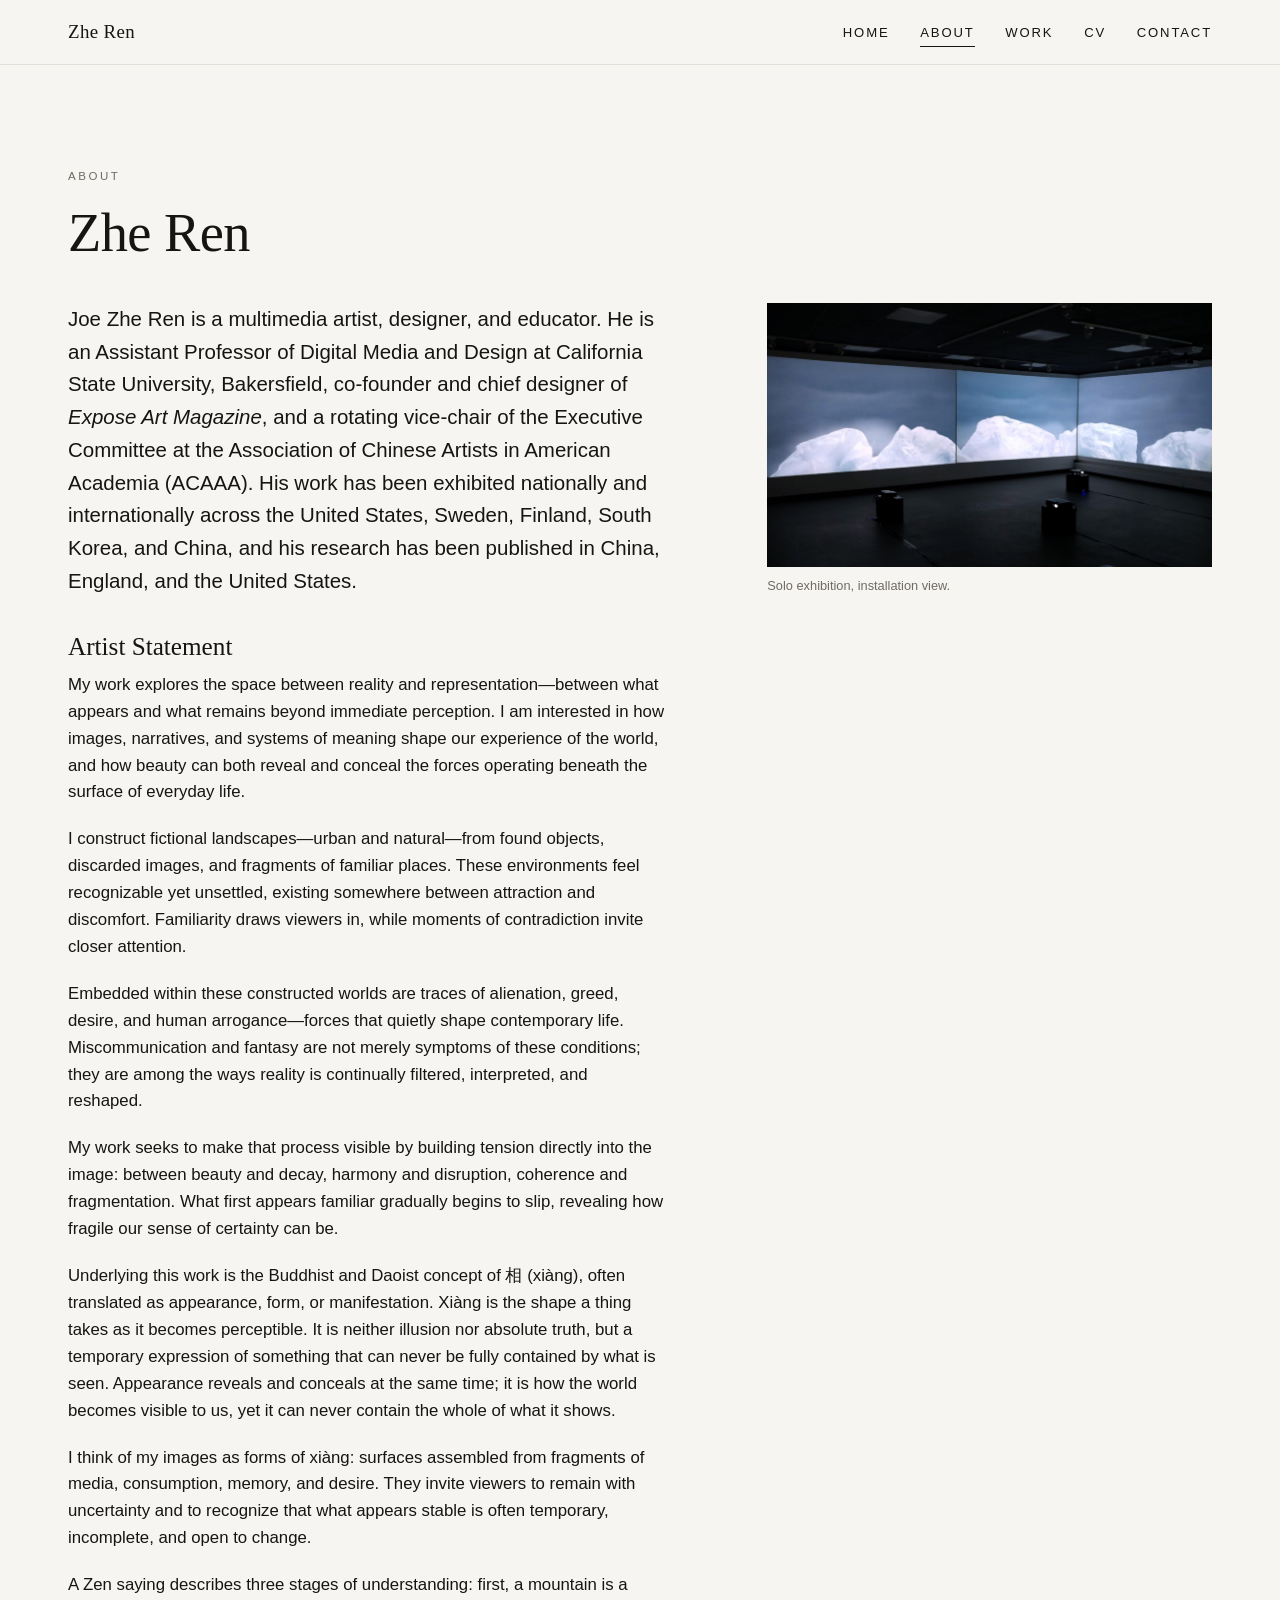
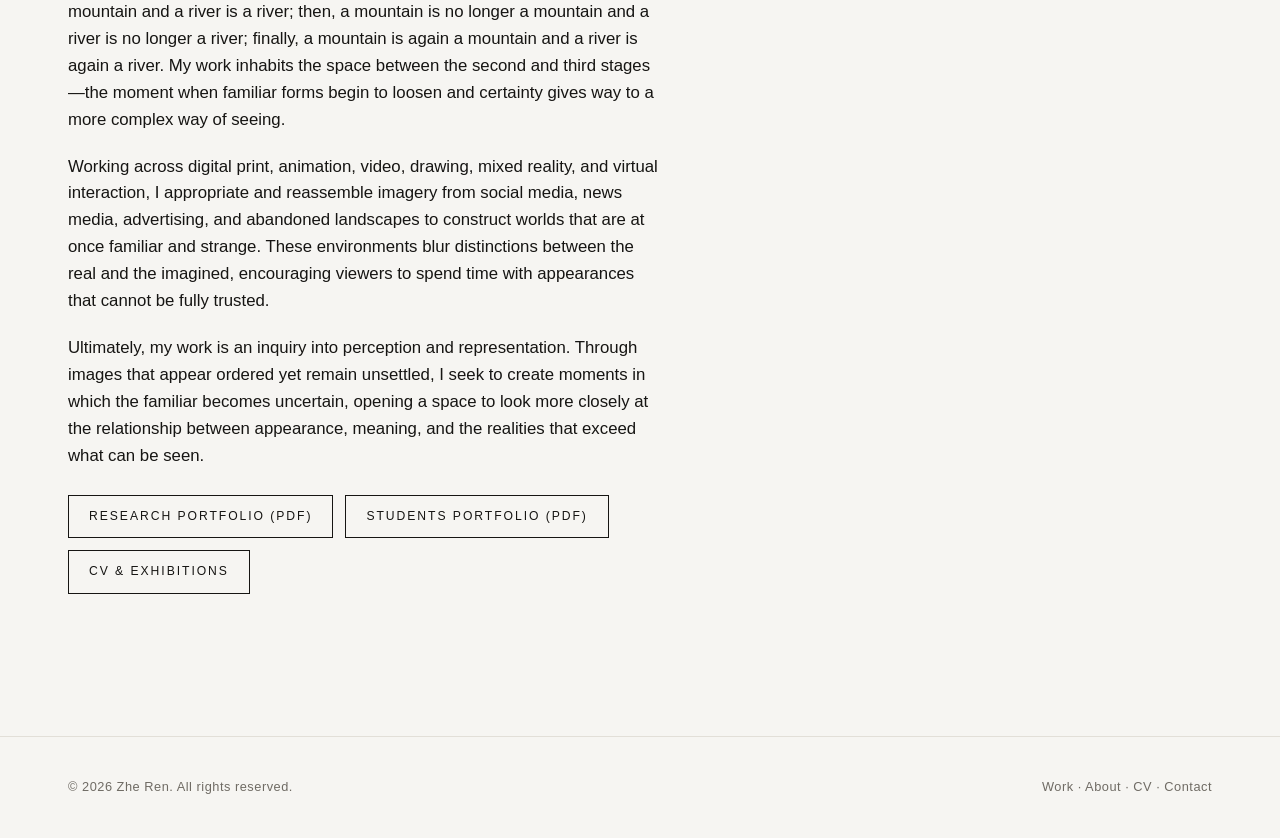
==== about/index.html @ d3532968 "Rebuild joezheren.com as a static, image-first portfolio - Home, About, Work landing + 4 series page" ====
<!DOCTYPE html>
<html lang="en">
<head>
  <meta charset="UTF-8">
  <meta name="viewport" content="width=device-width, initial-scale=1">
  <title>About — Zhe Ren</title>
  <meta name="description" content="Artist statement and biography of Zhe Ren, multimedia artist and Assistant Professor of Digital Media and Design at California State University, Bakersfield.">
  <link rel="icon" href="/favicon.svg" type="image/svg+xml">
  <link rel="apple-touch-icon" href="/apple-touch-icon.png">
  <link rel="stylesheet" href="/css/style.css">
</head>
<body>
  <header class="site-header">
    <nav class="container nav">
      <a href="/" class="brand">Zhe Ren</a>
      <button class="nav-toggle" aria-label="Toggle menu" aria-expanded="false"><span></span><span></span><span></span></button>
      <ul class="nav-links">
        <li><a href="/">Home</a></li>
        <li><a href="/about/" class="active">About</a></li>
        <li class="has-dropdown"><a href="/work/">Work</a>
          <ul class="dropdown">
            <li><a href="/work/splash/">Splash</a></li>
            <li><a href="/work/man-made-landscape/">Among the Man-Made</a></li>
            <li><a href="/work/perspective-of-duality/">Perspective of Duality</a></li>
            <li><a href="/work/students-work/">Students Work</a></li>
          </ul>
        </li>
        <li><a href="/cv/">CV</a></li>
        <li><a href="/contact/">Contact</a></li>
      </ul>
    </nav>
  </header>

  <main class="section">
    <div class="container">
      <p class="eyebrow">About</p>
      <h1 class="page-title">Zhe Ren</h1>

      <div class="about-grid" style="margin-top:2.4rem;">
        <div class="statement prose">
          <p class="lead">Joe Zhe Ren is a multimedia artist, designer, and educator. He is an Assistant Professor of Digital Media and Design at California State University, Bakersfield, co-founder and chief designer of <em>Expose Art Magazine</em>, and a rotating vice-chair of the Executive Committee at the Association of Chinese Artists in American Academia (ACAAA). His work has been exhibited nationally and internationally across the United States, Sweden, Finland, South Korea, and China, and his research has been published in China, England, and the United States.</p>

          <h2 style="margin-top:2.2rem;">Artist Statement</h2>

          <p>My work explores the space between reality and representation&mdash;between what appears and what remains beyond immediate perception. I am interested in how images, narratives, and systems of meaning shape our experience of the world, and how beauty can both reveal and conceal the forces operating beneath the surface of everyday life.</p>

          <p>I construct fictional landscapes&mdash;urban and natural&mdash;from found objects, discarded images, and fragments of familiar places. These environments feel recognizable yet unsettled, existing somewhere between attraction and discomfort. Familiarity draws viewers in, while moments of contradiction invite closer attention.</p>

          <p>Embedded within these constructed worlds are traces of alienation, greed, desire, and human arrogance&mdash;forces that quietly shape contemporary life. Miscommunication and fantasy are not merely symptoms of these conditions; they are among the ways reality is continually filtered, interpreted, and reshaped.</p>

          <p>My work seeks to make that process visible by building tension directly into the image: between beauty and decay, harmony and disruption, coherence and fragmentation. What first appears familiar gradually begins to slip, revealing how fragile our sense of certainty can be.</p>

          <p>Underlying this work is the Buddhist and Daoist concept of <span class="xiang" lang="zh">相</span> (xiàng), often translated as appearance, form, or manifestation. Xiàng is the shape a thing takes as it becomes perceptible. It is neither illusion nor absolute truth, but a temporary expression of something that can never be fully contained by what is seen. Appearance reveals and conceals at the same time; it is how the world becomes visible to us, yet it can never contain the whole of what it shows.</p>

          <p>I think of my images as forms of xiàng: surfaces assembled from fragments of media, consumption, memory, and desire. They invite viewers to remain with uncertainty and to recognize that what appears stable is often temporary, incomplete, and open to change.</p>

          <p>A Zen saying describes three stages of understanding: first, a mountain is a mountain and a river is a river; then, a mountain is no longer a mountain and a river is no longer a river; finally, a mountain is again a mountain and a river is again a river. My work inhabits the space between the second and third stages&mdash;the moment when familiar forms begin to loosen and certainty gives way to a more complex way of seeing.</p>

          <p>Working across digital print, animation, video, drawing, mixed reality, and virtual interaction, I appropriate and reassemble imagery from social media, news media, advertising, and abandoned landscapes to construct worlds that are at once familiar and strange. These environments blur distinctions between the real and the imagined, encouraging viewers to spend time with appearances that cannot be fully trusted.</p>

          <p>Ultimately, my work is an inquiry into perception and representation. Through images that appear ordered yet remain unsettled, I seek to create moments in which the familiar becomes uncertain, opening a space to look more closely at the relationship between appearance, meaning, and the realities that exceed what can be seen.</p>

          <div class="btn-row">
            <a class="btn" href="/assets/pdf/research-portfolio.pdf" target="_blank" rel="noopener">Research Portfolio (PDF)</a>
            <a class="btn" href="/assets/pdf/students-portfolio.pdf" target="_blank" rel="noopener">Students Portfolio (PDF)</a>
            <a class="btn" href="/cv/">CV &amp; Exhibitions</a>
          </div>
        </div>

        <aside class="portrait">
          <img src="/images/full/man-made-landscape-solo-show.jpg" alt="Zhe Ren solo exhibition installation view" loading="lazy">
          <p class="muted" style="font-size:.8rem;margin-top:.6rem;">Solo exhibition, installation view.</p>
        </aside>
      </div>
    </div>
  </main>

  <footer class="site-footer">
    <div class="container footer-inner">
      <span>&copy; <span id="yr"></span> Zhe Ren. All rights reserved.</span>
      <span><a href="/work/">Work</a> &middot; <a href="/about/">About</a> &middot; <a href="/cv/">CV</a> &middot; <a href="/contact/">Contact</a></span>
    </div>
  </footer>

  <script>document.getElementById("yr").textContent=new Date().getFullYear();</script>
  <script src="/js/main.js"></script>
</body>
</html>
---- css/style.css ----
/* =========================================================
   Zhe Ren — portfolio
   Minimal, image-first, zero web-font dependency.
   ========================================================= */

:root {
  --bg: #f6f5f2;
  --bg-alt: #ffffff;
  --ink: #161513;
  --muted: #6f6b64;
  --line: #e2dfd8;
  --accent: #161513;
  --maxw: 1240px;
  --gap: clamp(14px, 2.4vw, 28px);
  --serif: Georgia, "Times New Roman", "Songti SC", serif;
  --sans: "Helvetica Neue", -apple-system, BlinkMacSystemFont, "Segoe UI", Arial, sans-serif;
}

*, *::before, *::after { box-sizing: border-box; }

html { -webkit-text-size-adjust: 100%; }

body {
  margin: 0;
  background: var(--bg);
  color: var(--ink);
  font-family: var(--sans);
  font-size: 16px;
  line-height: 1.6;
  -webkit-font-smoothing: antialiased;
  text-rendering: optimizeLegibility;
}

img { display: block; max-width: 100%; height: auto; }
a { color: inherit; text-decoration: none; }
a:hover { text-decoration: underline; }

.container { max-width: var(--maxw); margin: 0 auto; padding: 0 clamp(18px, 4vw, 48px); }

/* ---------- Typography ---------- */
h1, h2, h3, h4 { font-family: var(--serif); font-weight: 400; line-height: 1.15; margin: 0 0 .4em; }
.page-title { font-size: clamp(2rem, 5vw, 3.4rem); letter-spacing: -.01em; }
.eyebrow {
  font-family: var(--sans);
  font-size: .72rem; letter-spacing: .22em; text-transform: uppercase;
  color: var(--muted); margin: 0 0 1rem;
}
.lead { font-size: clamp(1.05rem, 1.6vw, 1.3rem); color: var(--ink); }
.prose { max-width: 64ch; }
.prose p { margin: 0 0 1.2em; }
.muted { color: var(--muted); }

/* ---------- Header / Nav ---------- */
.site-header {
  position: sticky; top: 0; z-index: 50;
  background: rgba(246,245,242,.88);
  backdrop-filter: saturate(140%) blur(10px);
  border-bottom: 1px solid var(--line);
}
.nav {
  display: flex; align-items: center; justify-content: space-between;
  height: 64px;
}
.brand {
  font-family: var(--serif); font-size: 1.18rem; letter-spacing: .02em;
}
.brand:hover { text-decoration: none; }
.nav-links {
  display: flex; align-items: center; gap: clamp(16px, 2.4vw, 34px);
  list-style: none; margin: 0; padding: 0;
}
.nav-links a {
  font-size: .82rem; letter-spacing: .14em; text-transform: uppercase; color: var(--ink);
  padding: 6px 0; position: relative;
}
.nav-links a:hover { text-decoration: none; color: var(--muted); }
.nav-links a.active { border-bottom: 1px solid var(--ink); }

/* Dropdown */
.has-dropdown { position: relative; }
.dropdown {
  position: absolute; top: 100%; left: 50%; transform: translateX(-50%) translateY(6px);
  background: var(--bg-alt); border: 1px solid var(--line);
  min-width: 210px; padding: 8px 0; list-style: none; margin: 0;
  opacity: 0; visibility: hidden; transition: opacity .16s ease, transform .16s ease;
  box-shadow: 0 14px 40px rgba(0,0,0,.10);
}
.has-dropdown:hover .dropdown,
.has-dropdown:focus-within .dropdown { opacity: 1; visibility: visible; transform: translateX(-50%) translateY(0); }
.dropdown a { display: block; padding: 8px 18px; letter-spacing: .08em; }
.dropdown a:hover { background: var(--bg); text-decoration: none; }

.nav-toggle {
  display: none; background: none; border: 0; cursor: pointer;
  width: 40px; height: 40px; padding: 8px; color: var(--ink);
}
.nav-toggle span { display: block; height: 1.5px; background: currentColor; margin: 5px 0; transition: .25s; }

/* ---------- Hero ---------- */
.hero { position: relative; height: min(86vh, 760px); overflow: hidden; background: #111; }
.hero img { width: 100%; height: 100%; object-fit: cover; opacity: .92; }
.hero-overlay {
  position: absolute; inset: 0; display: flex; flex-direction: column;
  justify-content: flex-end; padding: clamp(24px, 6vw, 72px);
  background: linear-gradient(to top, rgba(0,0,0,.55), rgba(0,0,0,.05) 45%, rgba(0,0,0,.15));
  color: #fff;
}
.hero-overlay .hero-name { font-family: var(--serif); font-size: clamp(2.4rem, 7vw, 5rem); margin: 0; line-height: 1; }
.hero-overlay .hero-sub { font-size: .8rem; letter-spacing: .26em; text-transform: uppercase; margin-top: .9rem; opacity: .9; }

/* ---------- Sections ---------- */
.section { padding: clamp(48px, 8vw, 110px) 0; }
.section-head { display: flex; align-items: baseline; justify-content: space-between; gap: 20px; margin-bottom: clamp(22px, 4vw, 44px); flex-wrap: wrap; }
.section-head h2 { font-size: clamp(1.5rem, 3vw, 2.2rem); margin: 0; }
.link-arrow { font-size: .8rem; letter-spacing: .14em; text-transform: uppercase; color: var(--muted); white-space: nowrap; }

.pullquote {
  font-family: var(--serif); font-size: clamp(1.4rem, 3.4vw, 2.3rem);
  line-height: 1.35; max-width: 22ch; margin: 0 auto; text-align: center;
}
.pullquote .by { display: block; font-family: var(--sans); font-size: .76rem; letter-spacing: .2em; text-transform: uppercase; color: var(--muted); margin-top: 1.4rem; }

/* ---------- Series / work grid ---------- */
.series-grid { display: grid; grid-template-columns: repeat(2, 1fr); gap: var(--gap); }
.series-card { display: block; position: relative; overflow: hidden; background: #ddd; }
.series-card:hover { text-decoration: none; }
.series-card .ratio { aspect-ratio: 4 / 3; overflow: hidden; }
.series-card img { width: 100%; height: 100%; object-fit: cover; transition: transform .6s cubic-bezier(.2,.7,.2,1); }
.series-card:hover img { transform: scale(1.045); }
.series-card .cap {
  position: absolute; left: 0; bottom: 0; right: 0; padding: 18px 20px;
  background: linear-gradient(to top, rgba(0,0,0,.62), rgba(0,0,0,0));
  color: #fff;
}
.series-card .cap h3 { font-size: 1.3rem; margin: 0; color: #fff; }
.series-card .cap .meta { font-size: .72rem; letter-spacing: .16em; text-transform: uppercase; opacity: .85; }

/* ---------- Gallery (series pages) ---------- */
.gallery {
  columns: 3 280px; column-gap: var(--gap);
}
.gallery figure { break-inside: avoid; margin: 0 0 var(--gap); cursor: zoom-in; }
.gallery figure img { width: 100%; background: #e8e6e1; transition: filter .3s ease; }
.gallery figure:hover img { filter: brightness(.92); }
.gallery figcaption { padding: 8px 2px 0; font-size: .8rem; color: var(--muted); }
.gallery figcaption .t { color: var(--ink); font-style: italic; }

/* ---------- Video grid ---------- */
.video-grid { display: grid; grid-template-columns: repeat(auto-fill, minmax(320px, 1fr)); gap: var(--gap); }
.video-embed {
  position: relative; aspect-ratio: 16 / 9; background: #111; cursor: pointer; overflow: hidden;
  border: 0; padding: 0; width: 100%; display: block;
}
.video-embed img { width: 100%; height: 100%; object-fit: cover; opacity: .8; transition: opacity .3s, transform .6s; }
.video-embed:hover img { opacity: .65; transform: scale(1.04); }
.video-embed .play {
  position: absolute; inset: 0; margin: auto; width: 64px; height: 64px;
  display: grid; place-items: center; border-radius: 50%;
  background: rgba(0,0,0,.55); color: #fff; transition: background .2s, transform .2s;
}
.video-embed:hover .play { background: rgba(0,0,0,.78); transform: scale(1.06); }
.video-embed .play svg { width: 22px; height: 22px; margin-left: 3px; }
.video-embed iframe { position: absolute; inset: 0; width: 100%; height: 100%; border: 0; }
.video-label { font-size: .78rem; color: var(--muted); margin-top: 8px; }

/* ---------- Interactive embed ---------- */
.interactive-embed {
  position: relative;
  width: 100vw; margin-left: calc(50% - 50vw);   /* full-bleed, edge to edge */
  height: min(90vh, 960px);
  border-top: 1px solid var(--line); border-bottom: 1px solid var(--line);
  background: #0c0c0c; overflow: hidden;
}
.interactive-embed iframe { position: absolute; inset: 0; width: 100%; height: 100%; border: 0; }
.interactive-meta { display: flex; justify-content: space-between; align-items: baseline; gap: 16px; flex-wrap: wrap; margin-top: 14px; }
.interactive-meta .t { font-family: var(--serif); font-style: italic; font-size: 1.05rem; }
.interactive-meta .m { color: var(--muted); font-size: .85rem; }
.interactive-meta a { font-size: .78rem; letter-spacing: .12em; text-transform: uppercase; white-space: nowrap; }
@media (max-width: 560px) { .interactive-embed { height: min(82vh, 720px); } }

/* ---------- About / two-col ---------- */
.about-grid { display: grid; grid-template-columns: 1.4fr 1fr; gap: clamp(32px, 6vw, 80px); align-items: start; }
.about-grid .portrait img { width: 100%; }
.statement { font-size: 1.05rem; }
.statement .xiang { font-family: var(--serif); }

.btn-row { display: flex; flex-wrap: wrap; gap: 12px; margin-top: 1.6rem; }
.btn {
  display: inline-block; border: 1px solid var(--ink); padding: 11px 20px;
  font-size: .76rem; letter-spacing: .16em; text-transform: uppercase; color: var(--ink);
  transition: background .2s, color .2s;
}
.btn:hover { background: var(--ink); color: var(--bg); text-decoration: none; }

/* ---------- CV ---------- */
.cv-block { margin-bottom: clamp(34px, 5vw, 56px); }
.cv-block h2 { font-size: 1.4rem; border-bottom: 1px solid var(--line); padding-bottom: 10px; margin-bottom: 18px; }
.cv-entry { display: grid; grid-template-columns: 90px 1fr; gap: 18px; padding: 10px 0; border-bottom: 1px solid var(--line); }
.cv-entry .yr { color: var(--muted); font-variant-numeric: tabular-nums; font-size: .92rem; }
.cv-entry .what strong { font-weight: 600; }
.cv-list { list-style: none; padding: 0; margin: 0; }
.cv-list li { padding: 10px 0; border-bottom: 1px solid var(--line); }

/* ---------- Contact ---------- */
.contact-grid { display: grid; grid-template-columns: 1fr 1fr; gap: clamp(32px, 6vw, 72px); }
.field { margin-bottom: 18px; }
.field label { display: block; font-size: .74rem; letter-spacing: .14em; text-transform: uppercase; color: var(--muted); margin-bottom: 7px; }
.field input, .field textarea {
  width: 100%; padding: 12px 14px; border: 1px solid var(--line); background: var(--bg-alt);
  font: inherit; color: var(--ink); border-radius: 0;
}
.field input:focus, .field textarea:focus { outline: 2px solid var(--ink); outline-offset: -1px; }
.contact-list { list-style: none; padding: 0; margin: 1.2rem 0 0; }
.contact-list li { padding: 9px 0; border-bottom: 1px solid var(--line); font-size: .95rem; }
.contact-list .k { display: inline-block; min-width: 110px; color: var(--muted); letter-spacing: .1em; text-transform: uppercase; font-size: .72rem; }

/* ---------- Footer ---------- */
.site-footer { border-top: 1px solid var(--line); padding: 40px 0; margin-top: 40px; }
.footer-inner { display: flex; justify-content: space-between; gap: 18px; flex-wrap: wrap; font-size: .8rem; color: var(--muted); letter-spacing: .04em; }
.footer-inner a:hover { color: var(--ink); }

/* ---------- Lightbox ---------- */
.lightbox {
  position: fixed; inset: 0; z-index: 100; display: none;
  background: rgba(16,15,13,.96); padding: 4vh 4vw;
}
.lightbox.open { display: flex; flex-direction: column; align-items: center; justify-content: center; }
.lightbox img { max-width: 92vw; max-height: 78vh; object-fit: contain; box-shadow: 0 20px 60px rgba(0,0,0,.5); }
.lightbox .lb-cap { color: #f3f1ec; text-align: center; margin-top: 18px; max-width: 70ch; }
.lightbox .lb-cap .t { font-family: var(--serif); font-style: italic; font-size: 1.1rem; }
.lightbox .lb-cap .m { display: block; font-size: .82rem; color: #b8b3aa; letter-spacing: .04em; margin-top: 4px; }
.lb-btn {
  position: absolute; background: none; border: 0; color: #fff; cursor: pointer;
  font-size: 2rem; line-height: 1; padding: 12px; opacity: .8;
}
.lb-btn:hover { opacity: 1; }
.lb-close { top: 10px; right: 16px; }
.lb-prev { left: 8px; top: 50%; transform: translateY(-50%); font-size: 2.6rem; }
.lb-next { right: 8px; top: 50%; transform: translateY(-50%); font-size: 2.6rem; }
.lb-count { position: absolute; top: 18px; left: 22px; color: #b8b3aa; font-size: .8rem; letter-spacing: .1em; }

/* ---------- Responsive ---------- */
@media (max-width: 860px) {
  .nav-toggle { display: block; }
  .nav-links {
    position: fixed; inset: 64px 0 auto 0; flex-direction: column; align-items: flex-start;
    gap: 0; background: var(--bg-alt); border-bottom: 1px solid var(--line);
    padding: 8px 0; transform: translateY(-120%); transition: transform .28s ease;
    height: auto; max-height: calc(100vh - 64px); overflow:auto;
  }
  .nav-links.open { transform: translateY(0); }
  .nav-links > li { width: 100%; }
  .nav-links a { display: block; padding: 14px clamp(18px,4vw,48px); width: 100%; }
  .nav-links a.active { border-bottom: 0; color: var(--muted); }
  .dropdown {
    position: static; transform: none; opacity: 1; visibility: visible;
    box-shadow: none; border: 0; min-width: 0; padding: 0 0 8px;
  }
  .dropdown a { padding-left: clamp(34px,8vw,64px); font-size: .8rem; }
  .about-grid, .contact-grid { grid-template-columns: 1fr; }
  .about-grid .portrait { order: -1; }
}
@media (max-width: 560px) {
  .series-grid { grid-template-columns: 1fr; }
  .cv-entry { grid-template-columns: 64px 1fr; gap: 12px; }
  .lb-prev, .lb-next { font-size: 2rem; }
}

@media (prefers-reduced-motion: reduce) {
  * { transition: none !important; }
}
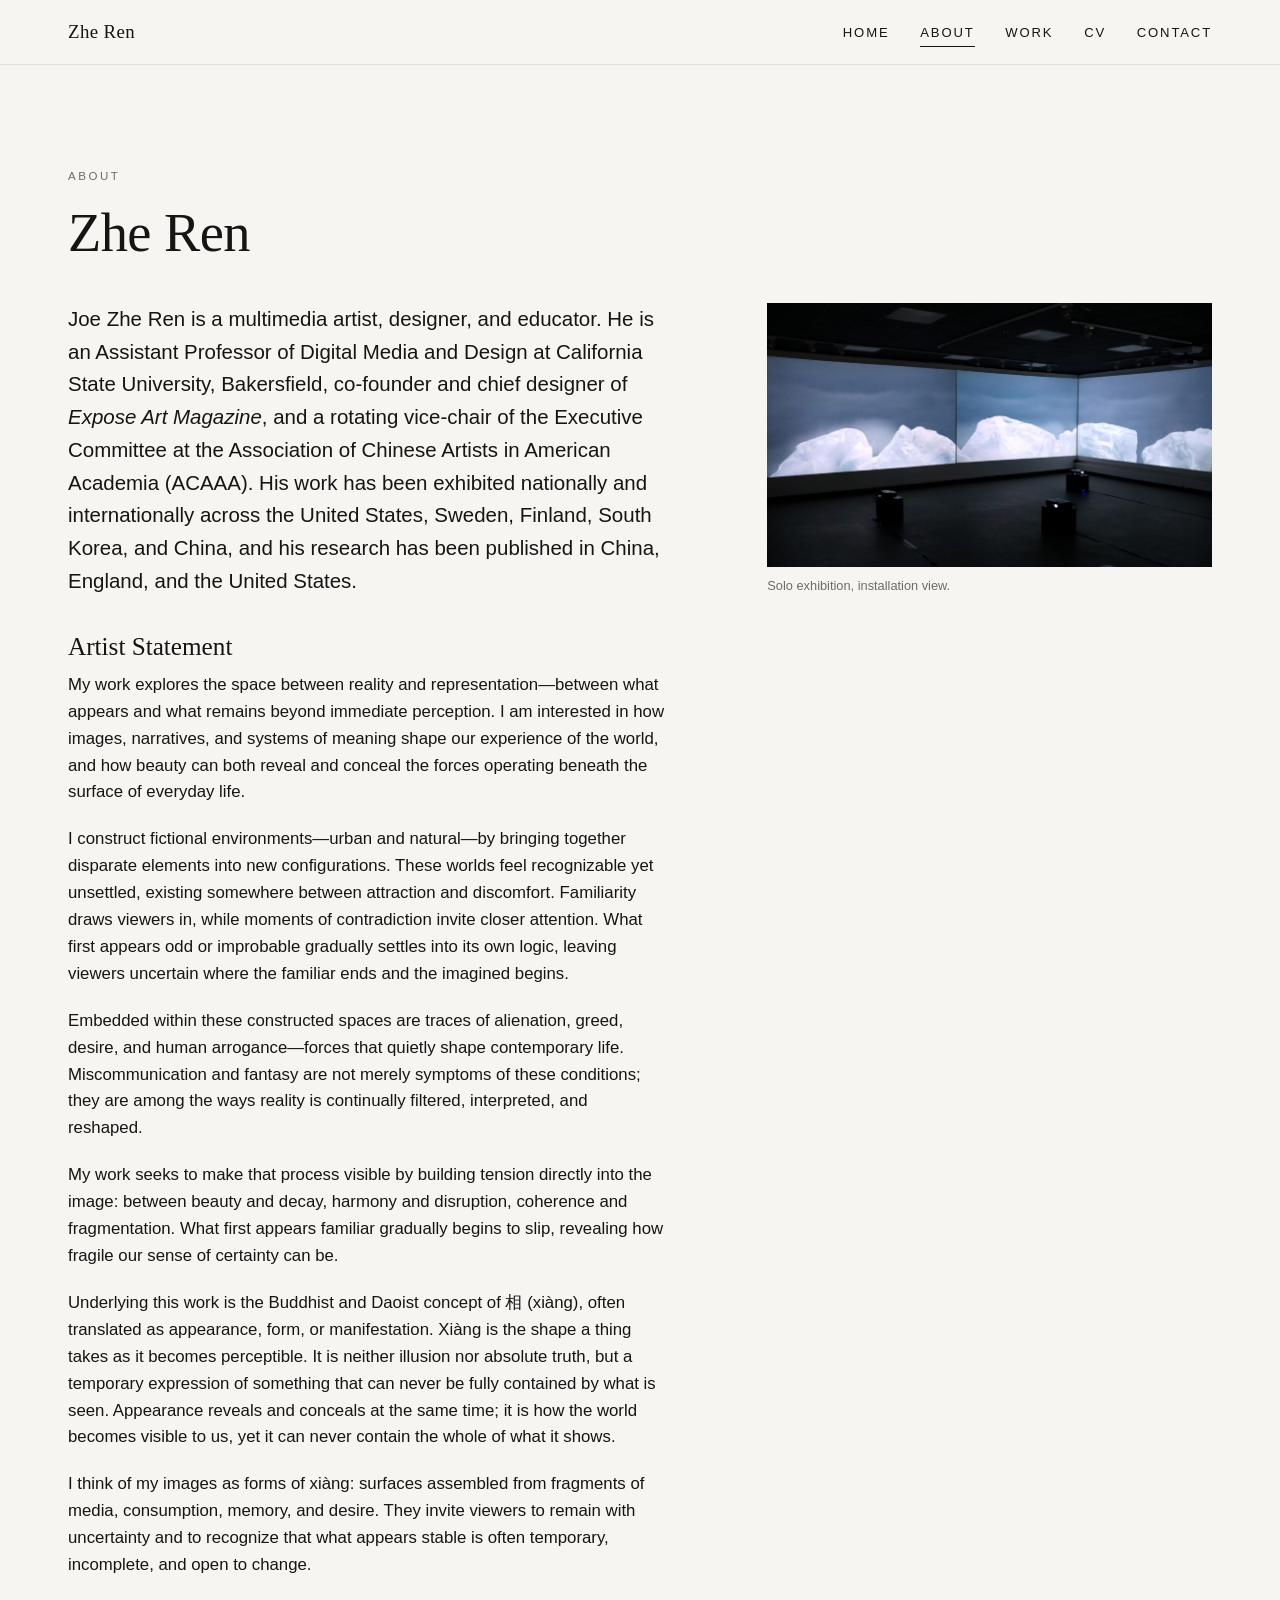
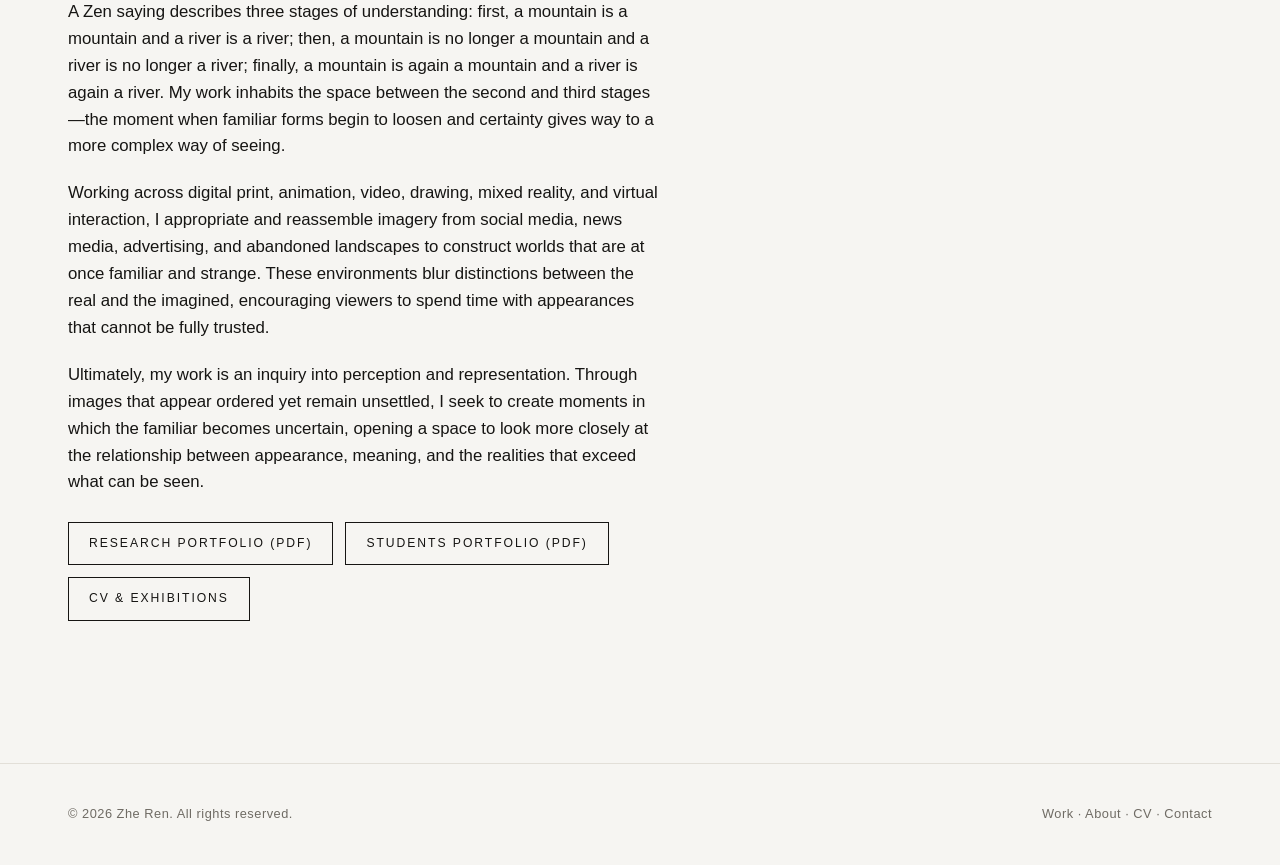
==== commit d7fe2b71: "Update artist statement (About): revise paragraphs 2 and 3 Co-Authored-By: Claude Opus 4.8 <noreply@" ====
--- a/about/index.html
+++ b/about/index.html
@@ -5,28 +5,28 @@
   <meta name="viewport" content="width=device-width, initial-scale=1">
   <title>About — Zhe Ren</title>
   <meta name="description" content="Artist statement and biography of Zhe Ren, multimedia artist and Assistant Professor of Digital Media and Design at California State University, Bakersfield.">
-  <link rel="icon" href="/favicon.svg" type="image/svg+xml">
-  <link rel="apple-touch-icon" href="/apple-touch-icon.png">
-  <link rel="stylesheet" href="/css/style.css">
+  <link rel="icon" href="../favicon.svg" type="image/svg+xml">
+  <link rel="apple-touch-icon" href="../apple-touch-icon.png">
+  <link rel="stylesheet" href="../css/style.css">
 </head>
 <body>
   <header class="site-header">
     <nav class="container nav">
-      <a href="/" class="brand">Zhe Ren</a>
+      <a href="../" class="brand">Zhe Ren</a>
       <button class="nav-toggle" aria-label="Toggle menu" aria-expanded="false"><span></span><span></span><span></span></button>
       <ul class="nav-links">
-        <li><a href="/">Home</a></li>
-        <li><a href="/about/" class="active">About</a></li>
-        <li class="has-dropdown"><a href="/work/">Work</a>
+        <li><a href="../">Home</a></li>
+        <li><a href="../about/" class="active">About</a></li>
+        <li class="has-dropdown"><a href="../work/">Work</a>
           <ul class="dropdown">
-            <li><a href="/work/splash/">Splash</a></li>
-            <li><a href="/work/man-made-landscape/">Among the Man-Made</a></li>
-            <li><a href="/work/perspective-of-duality/">Perspective of Duality</a></li>
-            <li><a href="/work/students-work/">Students Work</a></li>
+            <li><a href="../work/man-made-landscape/">Among the Man-Made</a></li>
+            <li><a href="../work/splash/">Splash</a></li>
+            <li><a href="../work/perspective-of-duality/">Perspective of Duality</a></li>
+            <li><a href="../work/students-work/">Students Work</a></li>
           </ul>
         </li>
-        <li><a href="/cv/">CV</a></li>
-        <li><a href="/contact/">Contact</a></li>
+        <li><a href="../cv/">CV</a></li>
+        <li><a href="../contact/">Contact</a></li>
       </ul>
     </nav>
   </header>
@@ -44,9 +44,9 @@
 
           <p>My work explores the space between reality and representation&mdash;between what appears and what remains beyond immediate perception. I am interested in how images, narratives, and systems of meaning shape our experience of the world, and how beauty can both reveal and conceal the forces operating beneath the surface of everyday life.</p>
 
-          <p>I construct fictional landscapes&mdash;urban and natural&mdash;from found objects, discarded images, and fragments of familiar places. These environments feel recognizable yet unsettled, existing somewhere between attraction and discomfort. Familiarity draws viewers in, while moments of contradiction invite closer attention.</p>
+          <p>I construct fictional environments&mdash;urban and natural&mdash;by bringing together disparate elements into new configurations. These worlds feel recognizable yet unsettled, existing somewhere between attraction and discomfort. Familiarity draws viewers in, while moments of contradiction invite closer attention. What first appears odd or improbable gradually settles into its own logic, leaving viewers uncertain where the familiar ends and the imagined begins.</p>
 
-          <p>Embedded within these constructed worlds are traces of alienation, greed, desire, and human arrogance&mdash;forces that quietly shape contemporary life. Miscommunication and fantasy are not merely symptoms of these conditions; they are among the ways reality is continually filtered, interpreted, and reshaped.</p>
+          <p>Embedded within these constructed spaces are traces of alienation, greed, desire, and human arrogance&mdash;forces that quietly shape contemporary life. Miscommunication and fantasy are not merely symptoms of these conditions; they are among the ways reality is continually filtered, interpreted, and reshaped.</p>
 
           <p>My work seeks to make that process visible by building tension directly into the image: between beauty and decay, harmony and disruption, coherence and fragmentation. What first appears familiar gradually begins to slip, revealing how fragile our sense of certainty can be.</p>
 
@@ -61,14 +61,14 @@
           <p>Ultimately, my work is an inquiry into perception and representation. Through images that appear ordered yet remain unsettled, I seek to create moments in which the familiar becomes uncertain, opening a space to look more closely at the relationship between appearance, meaning, and the realities that exceed what can be seen.</p>
 
           <div class="btn-row">
-            <a class="btn" href="/assets/pdf/research-portfolio.pdf" target="_blank" rel="noopener">Research Portfolio (PDF)</a>
-            <a class="btn" href="/assets/pdf/students-portfolio.pdf" target="_blank" rel="noopener">Students Portfolio (PDF)</a>
-            <a class="btn" href="/cv/">CV &amp; Exhibitions</a>
+            <a class="btn" href="../assets/pdf/research-portfolio.pdf" target="_blank" rel="noopener">Research Portfolio (PDF)</a>
+            <a class="btn" href="../assets/pdf/students-portfolio.pdf" target="_blank" rel="noopener">Students Portfolio (PDF)</a>
+            <a class="btn" href="../cv/">CV &amp; Exhibitions</a>
           </div>
         </div>
 
         <aside class="portrait">
-          <img src="/images/full/man-made-landscape-solo-show.jpg" alt="Zhe Ren solo exhibition installation view" loading="lazy">
+          <img src="../images/full/man-made-landscape-solo-show.jpg" alt="Zhe Ren solo exhibition installation view" loading="lazy">
           <p class="muted" style="font-size:.8rem;margin-top:.6rem;">Solo exhibition, installation view.</p>
         </aside>
       </div>
@@ -78,11 +78,11 @@
   <footer class="site-footer">
     <div class="container footer-inner">
       <span>&copy; <span id="yr"></span> Zhe Ren. All rights reserved.</span>
-      <span><a href="/work/">Work</a> &middot; <a href="/about/">About</a> &middot; <a href="/cv/">CV</a> &middot; <a href="/contact/">Contact</a></span>
+      <span><a href="../work/">Work</a> &middot; <a href="../about/">About</a> &middot; <a href="../cv/">CV</a> &middot; <a href="../contact/">Contact</a></span>
     </div>
   </footer>
 
   <script>document.getElementById("yr").textContent=new Date().getFullYear();</script>
-  <script src="/js/main.js"></script>
+  <script src="../js/main.js"></script>
 </body>
 </html>
--- a/css/style.css
+++ b/css/style.css
@@ -162,6 +162,7 @@
 .video-embed .play svg { width: 22px; height: 22px; margin-left: 3px; }
 .video-embed iframe { position: absolute; inset: 0; width: 100%; height: 100%; border: 0; }
 .video-label { font-size: .78rem; color: var(--muted); margin-top: 8px; }
+.video-file { width: 100%; aspect-ratio: 16 / 9; background: #0c0c0c; display: block; object-fit: contain; }
 
 /* ---------- Interactive embed ---------- */
 .interactive-embed {
